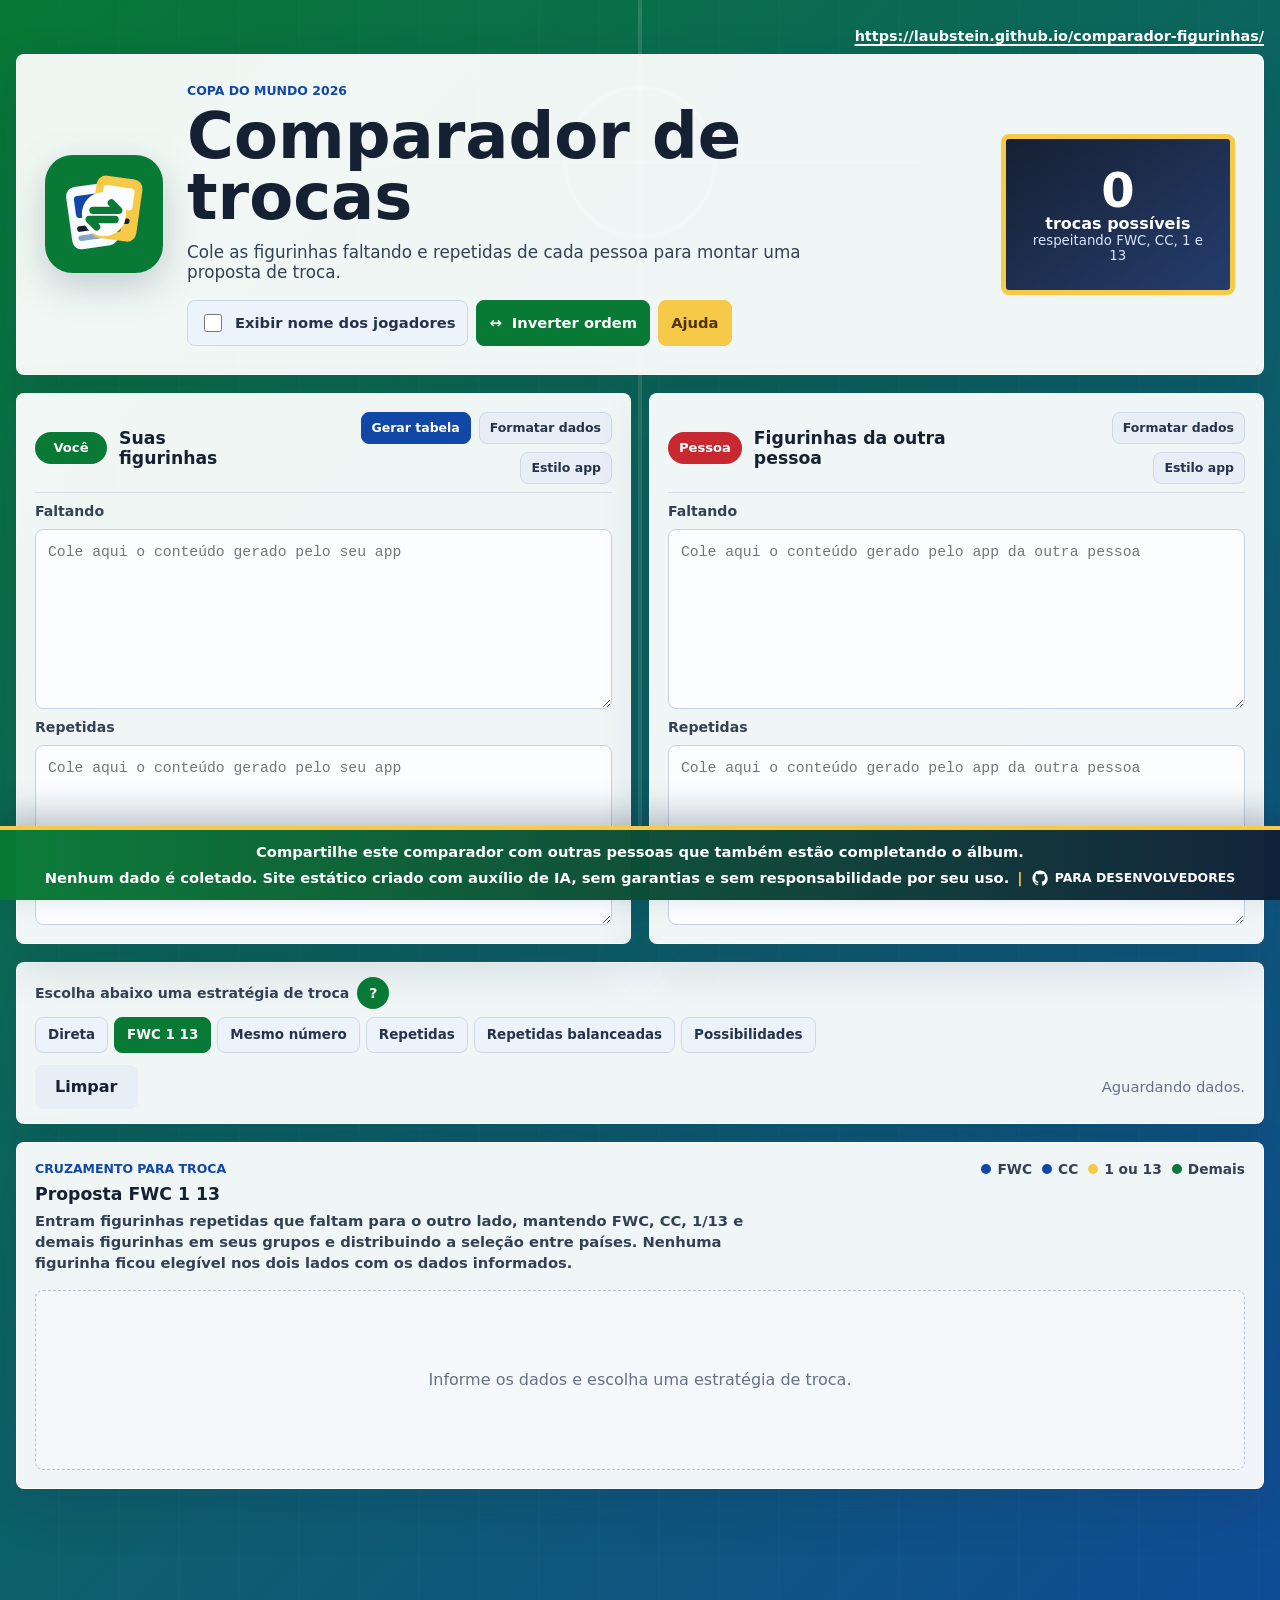
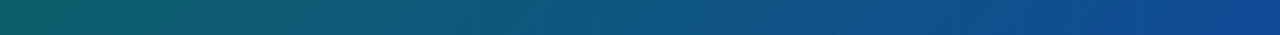
==== index.html @ 5c7d6bdf "feat: aceitar troca e melhora no algoritmo de repetidas" ====
<!doctype html>
<html lang="pt-BR">
  <head>
    <meta charset="utf-8">
    <meta name="viewport" content="width=device-width, initial-scale=1">
    <title>Troca de Figurinhas da Copa</title>
    <meta name="description" content="Compare figurinhas faltando e repetidas para montar uma proposta de troca equilibrada para o álbum da Copa 2026. Gratuito e sem anúncios.">
    <link rel="canonical" href="https://laubstein.github.io/comparador-figurinhas/">
    <meta property="og:type" content="website">
    <meta property="og:locale" content="pt_BR">
    <meta property="og:site_name" content="Comparador de Figurinhas">
    <meta property="og:title" content="Comparador de trocas de figurinhas da Copa">
    <meta property="og:description" content="Monte propostas equilibradas usando suas figurinhas faltando e repetidas e as de outra pessoa. Gratuito e sem anúncios.">
    <meta property="og:url" content="https://laubstein.github.io/comparador-figurinhas/">
    <meta property="og:image" content="https://laubstein.github.io/comparador-figurinhas/assets/og-image.png">
    <meta property="og:image:secure_url" content="https://laubstein.github.io/comparador-figurinhas/assets/og-image.png">
    <meta property="og:image:type" content="image/png">
    <meta property="og:image:width" content="1200">
    <meta property="og:image:height" content="630">
    <meta property="og:image:alt" content="Comparador gratuito e sem anúncios para troca de figurinhas da Copa 2026">
    <meta name="twitter:card" content="summary_large_image">
    <meta name="twitter:title" content="Comparador de trocas de figurinhas da Copa">
    <meta name="twitter:description" content="Monte propostas equilibradas usando suas figurinhas faltando e repetidas e as de outra pessoa. Gratuito e sem anúncios.">
    <meta name="twitter:image" content="https://laubstein.github.io/comparador-figurinhas/assets/og-image.png">
    <link rel="icon" type="image/svg+xml" href="assets/favicon.svg">
    <link rel="stylesheet" href="styles.css">
  </head>
  <body>
    <main class="app-shell">
      <div class="site-bar">
        <a href="https://laubstein.github.io/comparador-figurinhas/" target="_blank" rel="noreferrer">
          https://laubstein.github.io/comparador-figurinhas/
        </a>
      </div>

      <section class="hero">
        <img class="hero-logo" src="assets/favicon.svg" alt="" aria-hidden="true">
        <div class="hero-copy">
          <p class="eyebrow">Copa do Mundo 2026</p>
          <h1>Comparador de trocas</h1>
          <p class="subtitle">
            Cole as figurinhas faltando e repetidas de cada pessoa para montar uma proposta de troca.
          </p>
          <div class="hero-controls">
            <label class="toggle-option" for="showNamesToggle">
              <input id="showNamesToggle" type="checkbox">
              <span>Exibir nome dos jogadores</span>
            </label>
            <button id="swapCollectorsButton" class="hero-action" type="button" title="Inverter ordem entre suas figurinhas e as da outra pessoa" aria-label="Inverter ordem entre suas figurinhas e as da outra pessoa">
              <span aria-hidden="true">↔</span>
              <span>Inverter ordem</span>
            </button>
            <button id="helpButton" class="hero-action hero-help-action" type="button" aria-haspopup="dialog">Ajuda</button>
          </div>
        </div>
        <div class="scoreboard" aria-label="Resumo da comparação">
          <span id="userGivesCount">0</span>
          <strong id="scoreboardLabel">trocas possíveis</strong>
          <small id="scoreboardDetail">respeitando FWC, CC, 1 e 13</small>
        </div>
      </section>

      <section class="form-grid" aria-label="Dados dos colecionadores">
        <article class="collector-panel">
          <div class="panel-heading">
            <div class="panel-title">
              <span class="badge badge-home">Você</span>
              <h2>Suas figurinhas</h2>
            </div>
            <div class="format-actions" aria-label="Converter suas figurinhas">
              <button id="tableButton" class="mini-button mini-button-blue" type="button">Gerar tabela</button>
              <button class="mini-button" type="button" data-format-target="user" data-format="selection">Formatar dados</button>
              <button class="mini-button" type="button" data-format-target="user" data-format="app">Estilo app</button>
            </div>
          </div>
          <label for="userMissing">Faltando</label>
          <textarea id="userMissing" spellcheck="false" placeholder="Cole aqui o conteúdo gerado pelo seu app"></textarea>

          <label for="userRepeated">Repetidas</label>
          <textarea id="userRepeated" spellcheck="false" placeholder="Cole aqui o conteúdo gerado pelo seu app"></textarea>
        </article>

        <article class="collector-panel">
          <div class="panel-heading">
            <div class="panel-title">
              <span class="badge badge-away">Pessoa</span>
              <h2>Figurinhas da outra pessoa</h2>
            </div>
            <div class="format-actions" aria-label="Converter figurinhas da outra pessoa">
              <button class="mini-button" type="button" data-format-target="friend" data-format="selection">Formatar dados</button>
              <button class="mini-button" type="button" data-format-target="friend" data-format="app">Estilo app</button>
            </div>
          </div>
          <label for="friendMissing">Faltando</label>
          <textarea id="friendMissing" spellcheck="false" placeholder="Cole aqui o conteúdo gerado pelo app da outra pessoa"></textarea>

          <label for="friendRepeated">Repetidas</label>
          <textarea id="friendRepeated" spellcheck="false" placeholder="Cole aqui o conteúdo gerado pelo app da outra pessoa"></textarea>
        </article>
      </section>

      <section class="toolbar" aria-label="Ações">
        <div class="strategy-controls" aria-labelledby="strategyLabel">
          <div class="strategy-heading">
            <span id="strategyLabel">Escolha abaixo uma estratégia de troca</span>
            <button id="strategyHelpButton" class="help-icon-button" type="button" title="Entenda as estratégias de troca" aria-label="Ajuda sobre estratégias de troca">
              ?
            </button>
          </div>
          <div class="strategy-options" role="radiogroup" aria-labelledby="strategyLabel">
            <label>
              <input type="radio" name="tradeStrategy" value="5">
              <span>Direta</span>
            </label>
            <label>
              <input type="radio" name="tradeStrategy" value="0" checked>
              <span>FWC 1 13</span>
            </label>
            <label>
              <input type="radio" name="tradeStrategy" value="1">
              <span>Mesmo número</span>
            </label>
            <label>
              <input type="radio" name="tradeStrategy" value="2">
              <span>Repetidas</span>
            </label>
            <label>
              <input type="radio" name="tradeStrategy" value="3">
              <span>Repetidas balanceadas</span>
            </label>
            <label>
              <input type="radio" name="tradeStrategy" value="4">
              <span>Possibilidades</span>
            </label>
          </div>
        </div>
        <button id="clearButton" class="secondary" type="button">Limpar</button>
        <div class="summary-stack">
          <p id="parseSummary" class="parse-summary">Aguardando dados.</p>
          <p id="impactSummary" class="impact-summary" hidden></p>
        </div>
      </section>

      <section class="results" aria-live="polite">
        <div class="results-header">
          <div>
            <p class="eyebrow">Cruzamento para troca</p>
            <h2 id="resultTitle">Proposta FWC 1 13</h2>
            <p id="resultDescription" class="results-description">
              Entram figurinhas repetidas que faltam para o outro lado, mantendo FWC, CC, 1/13 e demais figurinhas em seus grupos.
            </p>
          </div>
          <div class="results-actions">
            <button id="copyWhatsAppButton" class="whatsapp-button" type="button" title="Copiar proposta abaixo para ser enviada por WhatsApp" hidden>
              <svg viewBox="0 0 24 24" aria-hidden="true">
                <path d="M12 2a9.8 9.8 0 0 0-8.4 14.9L2.5 22l5.2-1.1A9.9 9.9 0 1 0 12 2Zm0 2a7.9 7.9 0 0 1 6.7 12.1 7.8 7.8 0 0 1-9.7 2.8l-.3-.2-3.4.7.7-3.3-.2-.3A7.8 7.8 0 0 1 12 4Zm-3.1 4.2c-.2 0-.5.1-.7.4-.2.3-.8.8-.8 2s.8 2.3.9 2.5c.1.2 1.6 2.7 4 3.7 2 .9 2.4.7 2.8.7.4 0 1.4-.6 1.6-1.1.2-.5.2-1 .1-1.1-.1-.1-.2-.2-.5-.4l-1.6-.8c-.2-.1-.4-.1-.6.2l-.7.9c-.1.2-.3.2-.5.1-.3-.1-1.1-.4-2-1.2-.7-.7-1.2-1.5-1.4-1.8-.1-.2 0-.4.1-.5l.4-.5c.1-.2.2-.3.3-.5.1-.2 0-.4 0-.5l-.7-1.7c-.2-.4-.4-.4-.7-.4Z"/>
              </svg>
              <span>Copiar para WhatsApp</span>
            </button>
            <button id="shareComparisonButton" class="secondary" type="button" title="Copiar link com os dados desta comparação" hidden>
              Compartilhar Comparação
            </button>
            <div class="legend">
              <span><i class="dot dot-fwc"></i> FWC</span>
              <span><i class="dot dot-fwc"></i> CC</span>
              <span><i class="dot dot-special"></i> 1 ou 13</span>
              <span><i class="dot dot-standard"></i> Demais</span>
            </div>
          </div>
        </div>

        <div id="emptyState" class="empty-state">
          <p id="emptyStateMessage">Informe os dados e escolha uma estratégia de troca.</p>
          <button id="undoTradeButton" class="secondary" type="button" title="Restaurar as listas para o estado anterior à última troca aceita; até cinco trocas podem ser desfeitas" hidden>
            Desfazer última troca
          </button>
        </div>

        <div class="table-wrap" hidden>
          <table>
            <thead>
              <tr id="tradeHeadRow">
                <th>#</th>
                <th>Você entrega</th>
                <th>Pessoa entrega</th>
                <th>Tipo</th>
              </tr>
            </thead>
            <tbody id="tradeRows"></tbody>
            <tfoot id="tradeFooter" hidden>
              <tr>
                <td colspan="4">
                  <button id="undoTradeFooterButton" class="secondary" type="button" title="Restaurar as listas para o estado anterior à última troca aceita; até cinco trocas podem ser desfeitas" hidden>
                    Desfazer última troca
                  </button>
                  <button id="acceptTradeButton" type="button" title="Confirmar que a troca foi realizada e atualizar as listas de faltantes e repetidas das duas pessoas">
                    Troca aceita
                  </button>
                </td>
              </tr>
            </tfoot>
          </table>
        </div>
      </section>
    </main>

    <dialog id="helpDialog" class="help-dialog" aria-labelledby="helpTitle">
      <div class="help-card">
        <div class="help-heading">
          <div>
            <p class="eyebrow">Ajuda</p>
            <h2 id="helpTitle">Como usar o comparador</h2>
          </div>
          <button id="closeHelpButton" class="icon-button" type="button" aria-label="Fechar ajuda">x</button>
        </div>

        <div class="help-content">
          <p>
            Preencha as listas que você possui e escolha uma estratégia. A proposta ou lista de possibilidades é atualizada
            automaticamente conforme os dados informados.
          </p>
          <p>
            A tabela mostra apenas trocas em que uma figurinha sua falta para a outra pessoa e uma figurinha dela
            falta para você. Cada código aparece no máximo uma vez em cada lado da proposta.
          </p>
          <p>
            Na estratégia FWC 1 13, FWC só troca com FWC; CC só troca com CC; figurinhas número 1 e 13 só trocam entre si;
            e as demais trocam apenas com outras figurinhas comuns. A estratégia Direta prioriza essas regras e depois
            combina livremente as candidatas restantes.
          </p>
          <p>
            Após concretizar uma proposta, use <strong>Troca aceita</strong> no rodapé da tabela. A aplicação descontará
            as figurinhas entregues das listas de repetidas e atualizará as faltantes ou repetidas de quem recebeu.
            É possível desfazer as cinco últimas trocas aceitas durante a sessão. A lista de possibilidades não possui
            esses botões porque não representa uma troca completa.
          </p>

          <section id="strategyHelp" class="help-section" tabindex="-1">
            <h3>Estratégias de troca</h3>
            <p>
              <strong>FWC 1 13:</strong> mantém FWC, CC, figurinhas 1/13 e demais figurinhas em seus próprios grupos,
              distribuindo as figurinhas comuns entre países.
            </p>
            <p>
              <strong>Direta:</strong> prioriza os grupos de FWC, CC e 1/13, mas depois combina livremente as candidatas
              restantes, inclusive entre grupos diferentes, para aproveitar mais possibilidades de troca. A seleção
              também faz rodízio entre países, dando mais espaço aos que possuem maiores quantidades repetidas.
            </p>
            <p>
              <strong>Mesmo número:</strong> usa a mesma lógica da troca direta, mas só aceita pares com a mesma numeração,
              como BRA1 por MEX1.
            </p>
            <p>
              <strong>Repetidas:</strong> você entrega uma repetida que falta para a outra pessoa, e ela devolve uma
              repetida que não aparece na sua lista de repetidas. É uma sugestão útil quando sua lista de faltantes não
              está completa. A proposta faz um rodízio entre países para evitar consumir muitas figurinhas de um mesmo
              país de uma vez. Países com maiores quantidades da mesma figurinha repetida recebem proporcionalmente mais
              espaço na proposta.
            </p>
            <p>
              <strong>Repetidas balanceadas:</strong> considera apenas figurinhas com sobra de repetidas. Um lado entrega
              uma sobra que o outro não tem como repetida, e recebe uma sobra que também não tem como repetida. Cada código
              aparece no máximo uma vez na proposta.
            </p>
            <p>
              <strong>Possibilidades:</strong> considera somente suas faltantes e as repetidas da outra pessoa. Exibe tudo
              que ela possui repetido e está faltando para você, sem exigir sua lista de repetidas e sem montar uma troca
              com contrapartida.
            </p>
          </section>

          <h3>Formato do app Álbum de Figurinhas Copa 2026</h3>
          <pre><code>🇰🇷 *KOR* · pg. 12-13
KOR1 (x1), KOR7 (x1), KOR8 (x1)

*Copa 2026* · pg. 1
FWC1, FWC3</code></pre>

          <h3>Formato por seleção</h3>
          <pre><code>🇧🇷 BRA - 6, 10, 14
🇰🇷 KOR - 1, 7, 8
🏳️ FWC - 1, 4, 5</code></pre>

          <h3>Formato por seleção com emoji</h3>
          <pre><code>*Faltantes*
SUI 🇨🇭: 5, 19
FWC 🌎: 6
CC 🥤: 5, 8, 10, 11</code></pre>

          <p>
            Em repetidas, quando houver quantidade como <strong>KOR1 (x2)</strong>, ela é usada apenas para
            contar repetidas. A quantidade máxima considerada por figurinha é de <strong>35 unidades</strong>. Na proposta
            final, a mesma figurinha não será oferecida duas vezes para a mesma pessoa.
          </p>
          <p>
            A opção de exibir nomes usa um de/para estático incluído no JavaScript. A coleção oficial foi verificada
            na Panini, e os nomes foram extraídos do checklist público do SkDojo.
          </p>
          <h3>Licença e responsabilidade</h3>
          <p>
            Este projeto é distribuído sob a licença MIT. O site foi criado com auxílio de IA e é fornecido como está,
            sem garantia de disponibilidade, precisão dos dados ou adequação para qualquer finalidade. Os autores não
            se responsabilizam por perdas, divergências em trocas ou qualquer consequência do uso da aplicação.
          </p>
        </div>
      </div>
    </dialog>

    <footer class="privacy-footer">
      <p>
        Compartilhe este comparador com outras pessoas que também estão completando o álbum.
      </p>
      <p>
        <span>Nenhum dado é coletado. Site estático criado com auxílio de IA, sem garantias e sem responsabilidade por seu uso.</span>
        <span class="footer-separator" aria-hidden="true">|</span>
        <a href="https://github.com/laubstein/comparador-figurinhas" target="_blank" rel="noreferrer" aria-label="Projeto no GitHub para desenvolvedores">
          <svg viewBox="0 0 24 24" aria-hidden="true">
            <path d="M12 2C6.5 2 2 6.6 2 12.2c0 4.5 2.9 8.3 6.8 9.6.5.1.7-.2.7-.5v-1.8c-2.8.6-3.4-1.2-3.4-1.2-.5-1.2-1.1-1.5-1.1-1.5-.9-.6.1-.6.1-.6 1 .1 1.6 1.1 1.6 1.1.9 1.6 2.4 1.1 2.9.9.1-.7.4-1.1.7-1.4-2.2-.3-4.6-1.1-4.6-5 0-1.1.4-2 1.1-2.8-.1-.3-.5-1.3.1-2.7 0 0 .9-.3 2.8 1.1.8-.2 1.6-.3 2.5-.3s1.7.1 2.5.3c1.9-1.4 2.8-1.1 2.8-1.1.6 1.4.2 2.4.1 2.7.7.8 1.1 1.7 1.1 2.8 0 3.9-2.4 4.7-4.6 5 .4.3.7 1 .7 2v3c0 .3.2.6.7.5 4-1.3 6.8-5.1 6.8-9.6C22 6.6 17.5 2 12 2Z"/>
          </svg>
          <span>PARA DESENVOLVEDORES</span>
        </a>
      </p>
    </footer>

    <script src="sticker-data.js"></script>
    <script src="app.js"></script>
  </body>
</html>
---- styles.css ----
:root {
  --green: #087a35;
  --field: #0d5f31;
  --gold: #f7c948;
  --blue: #1148a8;
  --red: #c82931;
  --ink: #162033;
  --muted: #667085;
  --line: #d8dee8;
  --paper: #ffffff;
  --surface: #f5f8fb;
  --shadow: 0 18px 50px rgba(17, 38, 66, 0.16);
}

* {
  box-sizing: border-box;
}

[hidden] {
  display: none !important;
}

body {
  margin: 0;
  padding-bottom: 92px;
  min-height: 100vh;
  color: var(--ink);
  font-family: Inter, ui-sans-serif, system-ui, -apple-system, BlinkMacSystemFont, "Segoe UI", sans-serif;
  background:
    linear-gradient(135deg, rgba(8, 122, 53, 0.92), rgba(17, 72, 168, 0.86)),
    repeating-linear-gradient(90deg, transparent 0 58px, rgba(255, 255, 255, 0.08) 58px 60px),
    var(--field);
}

body.dialog-open {
  overflow: hidden;
}

body::before {
  content: "";
  position: fixed;
  inset: 0;
  pointer-events: none;
  background:
    radial-gradient(circle at 50% 18%, transparent 0 72px, rgba(255, 255, 255, 0.42) 73px 76px, transparent 77px),
    linear-gradient(90deg, transparent calc(50% - 2px), rgba(255, 255, 255, 0.34) calc(50% - 2px) calc(50% + 2px), transparent calc(50% + 2px)),
    linear-gradient(rgba(255, 255, 255, 0.25), rgba(255, 255, 255, 0.25)) center 18% / min(560px, 86vw) 3px no-repeat;
  opacity: 0.38;
}

.app-shell {
  position: relative;
  width: min(1440px, calc(100% - 32px));
  margin: 0 auto;
  padding: 28px 0 54px;
}

.site-bar {
  display: flex;
  align-items: center;
  justify-content: flex-end;
  gap: 10px;
  margin-bottom: 10px;
  color: white;
  font-size: 0.9rem;
  font-weight: 800;
}

.site-bar a {
  max-width: 100%;
  overflow-wrap: anywhere;
  color: white;
  text-decoration: underline;
  text-decoration-thickness: 2px;
  text-underline-offset: 3px;
}

.hero,
.collector-panel,
.toolbar,
.results {
  background: rgba(255, 255, 255, 0.94);
  border: 1px solid rgba(255, 255, 255, 0.72);
  box-shadow: var(--shadow);
}

.hero {
  display: flex;
  align-items: center;
  justify-content: space-between;
  gap: 24px;
  min-height: 172px;
  padding: 28px;
  border-radius: 8px;
  overflow: hidden;
}

.hero-logo {
  width: clamp(76px, 10vw, 118px);
  height: auto;
  flex: 0 0 auto;
  filter: drop-shadow(0 12px 18px rgba(17, 38, 66, 0.2));
}

.hero-copy {
  flex: 1 1 auto;
}

.eyebrow {
  margin: 0 0 8px;
  color: var(--blue);
  font-size: 0.78rem;
  font-weight: 800;
  letter-spacing: 0;
  text-transform: uppercase;
}

h1,
h2 {
  margin: 0;
  letter-spacing: 0;
}

h1 {
  font-size: clamp(2.1rem, 5vw, 4.4rem);
  line-height: 0.95;
}

h2 {
  font-size: 1.08rem;
}

.subtitle {
  max-width: 680px;
  margin: 14px 0 0;
  color: #344054;
  font-size: 1.05rem;
}

.toggle-option,
.hero-action {
  display: inline-flex;
  align-items: center;
  gap: 8px;
  color: #24324a;
  font-weight: 850;
  background: #edf3fa;
  border: 1px solid #cbd7e8;
  border-radius: 8px;
  cursor: pointer;
}

.hero-controls {
  display: flex;
  align-items: center;
  flex-wrap: wrap;
  gap: 8px;
  margin-top: 18px;
}

.toggle-option,
.hero-action {
  gap: 10px;
  margin-top: 0;
  padding: 10px 12px;
  font-size: 0.92rem;
}

.hero-action {
  min-height: 46px;
  color: white;
  background: var(--green);
  border-color: var(--green);
}

.hero-help-action {
  color: #4f3300;
  background: var(--gold);
  border-color: var(--gold);
}

.help-icon-button {
  display: inline-grid;
  place-items: center;
  width: 32px;
  min-width: 32px;
  min-height: 32px;
  padding: 0;
  color: white;
  font-weight: 900;
  background: var(--green);
  border: 0;
  border-radius: 50%;
}

.toggle-option input {
  width: 18px;
  height: 18px;
  accent-color: var(--green);
}

.scoreboard {
  display: grid;
  align-content: center;
  justify-items: center;
  min-width: 210px;
  aspect-ratio: 1.45;
  padding: 18px;
  color: white;
  text-align: center;
  background: linear-gradient(145deg, var(--ink), #253d6d);
  border: 5px solid var(--gold);
  border-radius: 8px;
}

.scoreboard span {
  font-size: 3rem;
  font-weight: 900;
  line-height: 1;
}

.scoreboard strong,
.scoreboard small {
  display: block;
}

.scoreboard small {
  color: #d9e6ff;
}

.form-grid {
  display: grid;
  grid-template-columns: repeat(2, minmax(0, 1fr));
  gap: 18px;
  margin-top: 18px;
}

.collector-panel {
  display: grid;
  grid-template-rows: auto auto minmax(180px, 1fr) auto minmax(180px, 1fr);
  gap: 10px;
  min-height: 540px;
  padding: 18px;
  border-radius: 8px;
}

.panel-heading {
  display: flex;
  align-items: center;
  justify-content: space-between;
  gap: 12px;
  padding-bottom: 8px;
  border-bottom: 1px solid var(--line);
}

.panel-title {
  display: flex;
  align-items: center;
  gap: 12px;
}

.format-actions {
  display: flex;
  flex-wrap: wrap;
  justify-content: flex-end;
  gap: 8px;
}

.badge {
  display: inline-flex;
  align-items: center;
  justify-content: center;
  min-width: 72px;
  min-height: 32px;
  padding: 0 12px;
  color: white;
  font-size: 0.82rem;
  font-weight: 800;
  border-radius: 999px;
}

.badge-home {
  background: var(--green);
}

.badge-away {
  background: var(--red);
}

label {
  color: #344054;
  font-size: 0.88rem;
  font-weight: 800;
}

textarea {
  width: 100%;
  min-height: 180px;
  resize: vertical;
  padding: 12px;
  color: var(--ink);
  font: 0.92rem/1.45 ui-monospace, SFMono-Regular, Menlo, Monaco, Consolas, "Liberation Mono", monospace;
  background: #fbfdff;
  border: 1px solid #c8d1df;
  border-radius: 8px;
  outline: none;
}

textarea:focus {
  border-color: var(--blue);
  box-shadow: 0 0 0 3px rgba(17, 72, 168, 0.16);
}

.toolbar {
  display: grid;
  grid-template-columns: auto 1fr;
  align-items: center;
  gap: 12px;
  margin-top: 18px;
  padding: 14px 18px;
  border-radius: 8px;
}

button {
  min-height: 44px;
  padding: 0 20px;
  color: white;
  font: inherit;
  font-weight: 850;
  background: var(--green);
  border: 0;
  border-radius: 8px;
  cursor: pointer;
}

button:hover {
  filter: brightness(0.95);
}

button.secondary {
  color: var(--ink);
  background: #e8eef6;
}

.gold-button {
  color: #4f3300;
  background: var(--gold);
}

.strategy-controls {
  display: grid;
  gap: 8px;
  grid-column: 1 / -1;
  min-width: 0;
}

#clearButton {
  justify-self: start;
}

.strategy-heading {
  display: flex;
  align-items: center;
  gap: 8px;
  color: #344054;
  font-size: 0.88rem;
  font-weight: 850;
}

.strategy-options {
  display: flex;
  flex-wrap: nowrap;
  gap: 6px;
}

.strategy-options label {
  position: relative;
  display: inline-flex;
  align-items: center;
  min-height: 36px;
  cursor: pointer;
}

.strategy-options input {
  position: absolute;
  opacity: 0;
  pointer-events: none;
}

.strategy-options span {
  display: inline-flex;
  align-items: center;
  min-height: 36px;
  padding: 0 12px;
  color: #24324a;
  font-size: 0.84rem;
  font-weight: 850;
  background: #edf3fa;
  border: 1px solid #cbd7e8;
  border-radius: 8px;
}

.strategy-options input:checked + span {
  color: white;
  background: var(--green);
  border-color: var(--green);
}

.mini-button {
  min-height: 32px;
  padding: 0 10px;
  color: #24324a;
  font-size: 0.78rem;
  background: #e8eef6;
  border: 1px solid #cbd7e8;
}

.mini-button.mini-button-blue {
  color: white;
  background: var(--blue);
  border-color: var(--blue);
}

.whatsapp-button {
  display: inline-flex;
  align-items: center;
  gap: 8px;
  color: white;
  background: #25d366;
}

.whatsapp-button svg {
  width: 20px;
  height: 20px;
  fill: currentColor;
  flex: 0 0 auto;
}

.icon-button {
  width: 38px;
  min-width: 38px;
  min-height: 38px;
  padding: 0;
  color: var(--ink);
  background: #e8eef6;
  border-radius: 50%;
}

.summary-stack {
  margin: 0 0 0 auto;
}

.parse-summary,
.impact-summary {
  margin: 0;
  color: var(--muted);
  font-size: 0.92rem;
}

.impact-summary {
  margin-top: 4px;
  color: #24324a;
  font-weight: 800;
}

.results {
  margin-top: 18px;
  padding: 18px;
  border-radius: 8px;
}

.results-header {
  display: flex;
  align-items: start;
  justify-content: space-between;
  gap: 16px;
  margin-bottom: 16px;
}

.results-description {
  max-width: 760px;
  margin: 6px 0 0;
  color: #344054;
  font-size: 0.92rem;
  font-weight: 700;
  line-height: 1.45;
}

.results-actions {
  display: grid;
  justify-items: end;
  gap: 10px;
}

.legend {
  display: flex;
  flex-wrap: wrap;
  gap: 10px;
  color: #344054;
  font-size: 0.86rem;
  font-weight: 750;
}

.legend span {
  display: inline-flex;
  align-items: center;
  gap: 6px;
}

.dot {
  width: 10px;
  height: 10px;
  border-radius: 50%;
}

.dot-fwc {
  background: var(--blue);
}

.dot-special {
  background: var(--gold);
}

.dot-standard {
  background: var(--green);
}

.empty-state {
  display: grid;
  align-content: center;
  gap: 12px;
  min-height: 180px;
  place-items: center;
  color: var(--muted);
  text-align: center;
  background: var(--surface);
  border: 1px dashed #b8c3d3;
  border-radius: 8px;
}

.empty-state p {
  margin: 0;
}

.empty-state button {
  min-height: 38px;
}

.table-wrap {
  overflow-x: auto;
  border: 1px solid var(--line);
  border-radius: 8px;
}

table {
  width: 100%;
  min-width: 720px;
  border-collapse: collapse;
  background: var(--paper);
}

th,
td {
  padding: 12px 14px;
  text-align: left;
  border-bottom: 1px solid var(--line);
}

th {
  color: #344054;
  font-size: 0.78rem;
  text-transform: uppercase;
  background: #edf3fa;
}

tr:last-child td {
  border-bottom: 0;
}

tfoot td {
  padding: 12px 14px;
  text-align: right;
  background: #f4f8f6;
  border-top: 2px solid var(--line);
}

#acceptTradeButton {
  min-height: 38px;
  padding: 0 16px;
}

#undoTradeFooterButton {
  min-height: 38px;
  margin-right: 8px;
  padding: 0 16px;
}

.sticker {
  display: inline-flex;
  align-items: center;
  justify-content: center;
  min-width: 68px;
  min-height: 30px;
  padding: 3px 10px;
  font-weight: 900;
  background: #eef6f1;
  border: 1px solid #b9ddc7;
  border-radius: 6px;
}

.sticker-cell {
  display: grid;
  gap: 4px;
  align-items: center;
  justify-items: start;
}

.sticker-name {
  color: #344054;
  font-size: 0.84rem;
  font-weight: 700;
  line-height: 1.25;
}

.trade-kind {
  display: inline-flex;
  align-items: center;
  min-height: 28px;
  padding: 3px 10px;
  font-size: 0.82rem;
  font-weight: 850;
  border-radius: 999px;
}

.trade-kind.fwc,
.trade-kind.cc {
  color: white;
  background: var(--blue);
}

.trade-kind.special {
  color: #4f3300;
  background: var(--gold);
}

.trade-kind.standard {
  color: white;
  background: var(--green);
}

.trade-kind.sameNumber {
  color: white;
  background: #5b3ea6;
}

.trade-kind.free {
  color: white;
  background: #596579;
}

.help-dialog {
  width: min(760px, calc(100% - 28px));
  max-height: min(760px, calc(100vh - 96px));
  padding: 0;
  color: var(--ink);
  background: transparent;
  border: 0;
}

.help-dialog::backdrop {
  background: rgba(11, 22, 38, 0.62);
}

.help-card {
  overflow: hidden;
  background: var(--paper);
  border-radius: 8px;
  box-shadow: var(--shadow);
}

.help-heading {
  display: flex;
  align-items: start;
  justify-content: space-between;
  gap: 16px;
  padding: 18px;
  border-bottom: 1px solid var(--line);
}

.help-content {
  max-height: calc(100vh - 190px);
  overflow: auto;
  padding: 18px;
}

.help-content p {
  margin: 0 0 14px;
  color: #344054;
  line-height: 1.55;
}

.help-content h3 {
  margin: 18px 0 8px;
  font-size: 0.95rem;
}

.help-section {
  margin: 18px 0;
  padding: 14px;
  background: #f4f9f6;
  border: 1px solid #cfe8d7;
  border-radius: 8px;
  outline: none;
  transition: box-shadow 0.18s ease, border-color 0.18s ease;
}

.help-section h3 {
  margin-top: 0;
}

.help-section p:last-child {
  margin-bottom: 0;
}

.help-section-highlight {
  border-color: var(--green);
  box-shadow: 0 0 0 3px rgba(8, 122, 53, 0.2);
}

.help-content pre {
  overflow-x: auto;
  margin: 0;
  padding: 12px;
  color: #eaf2ff;
  background: #17233b;
  border-radius: 8px;
}

.help-content code {
  font: 0.88rem/1.45 ui-monospace, SFMono-Regular, Menlo, Monaco, Consolas, "Liberation Mono", monospace;
}

.privacy-footer {
  position: fixed;
  z-index: 10;
  right: 0;
  bottom: 0;
  left: 0;
  display: grid;
  gap: 6px;
  align-items: center;
  justify-content: center;
  min-height: 74px;
  padding: 12px 18px;
  color: white;
  text-align: center;
  font-size: 0.92rem;
  font-weight: 750;
  background: linear-gradient(90deg, rgba(8, 122, 53, 0.98), rgba(15, 32, 56, 0.98));
  border-top: 4px solid var(--gold);
  box-shadow: 0 -12px 32px rgba(17, 38, 66, 0.28);
}

.privacy-footer p {
  display: flex;
  align-items: center;
  justify-content: center;
  gap: 8px;
  flex-wrap: wrap;
  margin: 0;
}

.privacy-footer a {
  display: inline-flex;
  align-items: center;
  gap: 6px;
  color: white;
  font-size: 0.78rem;
  font-weight: 900;
  text-decoration: none;
  letter-spacing: 0;
}

.privacy-footer a:hover {
  text-decoration: underline;
  text-decoration-thickness: 2px;
  text-underline-offset: 3px;
}

.footer-separator {
  color: var(--gold);
  font-weight: 900;
}

.privacy-footer svg {
  width: 18px;
  height: 18px;
  fill: currentColor;
}

.table-page {
  background: #f4f7fb;
}

.table-page::before {
  opacity: 0.14;
}

.table-shell {
  position: relative;
  width: min(1380px, calc(100% - 24px));
  margin: 0 auto;
  padding: 24px 0 110px;
}

.table-page-header,
.sticker-board {
  background: rgba(255, 255, 255, 0.96);
  border: 1px solid rgba(255, 255, 255, 0.74);
  border-radius: 8px;
  box-shadow: var(--shadow);
}

.table-page-header {
  display: grid;
  gap: 14px;
  padding: 22px;
}

.table-title-row {
  display: flex;
  align-items: end;
  justify-content: space-between;
  gap: 18px;
}

.table-page-header h1 {
  font-size: clamp(2rem, 4vw, 3.3rem);
}

.back-link {
  justify-self: start;
  color: var(--blue);
  font-size: 0.9rem;
  font-weight: 850;
  text-decoration: underline;
  text-decoration-thickness: 2px;
  text-underline-offset: 3px;
}

.table-summary {
  margin: 10px 0 0;
  color: #344054;
  font-weight: 750;
}

.table-hint {
  margin: 4px 0 0;
  color: var(--muted);
  font-size: 0.9rem;
  font-weight: 700;
}

.sticker-board {
  margin-top: 18px;
  padding: 18px;
}

.table-legend {
  display: flex;
  flex-wrap: wrap;
  gap: 12px;
  margin-bottom: 12px;
  color: #344054;
  font-size: 0.9rem;
  font-weight: 800;
}

.table-legend span {
  display: inline-flex;
  align-items: center;
  gap: 6px;
}

.legend-cell {
  width: 18px;
  height: 18px;
  border: 1px solid #b9c5d6;
  border-radius: 4px;
}

.legend-cell.have-a,
.album-have-a {
  background: #fff5bf;
}

.legend-cell.have-b,
.album-have-b {
  background: #dff4df;
}

.legend-cell.missing,
.album-missing {
  background: #ffffff;
}

.album-table-wrap {
  overflow: auto;
  border: 1px solid #7d8796;
  border-radius: 6px;
}

.album-table {
  width: 100%;
  min-width: 980px;
  border-collapse: collapse;
  background: #ffffff;
  table-layout: fixed;
}

.album-col-group,
.album-col-code {
  width: 54px;
}

.album-col-country {
  width: 190px;
}

.album-col-number {
  width: 38px;
}

.album-table th,
.album-table td {
  padding: 5px 7px;
  color: #111827;
  text-align: center;
  border: 1px solid #8b949f;
}

.album-table th {
  font-size: 0.78rem;
  font-weight: 850;
  text-transform: none;
  background: #d9d9d9;
}

.table-sort-button {
  min-height: auto;
  padding: 0;
  color: inherit;
  font: inherit;
  background: transparent;
  border: 0;
  border-radius: 0;
}

.album-table td {
  font-size: 0.78rem;
}

.album-table .group-cell,
.album-table .code-cell {
  font-weight: 850;
}

.album-table .country-cell {
  text-align: left;
  font-weight: 850;
  white-space: normal;
  overflow-wrap: normal;
}

.sticker-tooltip {
  position: fixed;
  z-index: 30;
  max-width: min(320px, calc(100vw - 16px));
  padding: 8px 10px;
  color: #ffffff;
  font-size: 0.85rem;
  font-weight: 850;
  line-height: 1.3;
  background: rgba(15, 32, 56, 0.96);
  border: 1px solid rgba(255, 255, 255, 0.2);
  border-radius: 8px;
  box-shadow: 0 10px 26px rgba(17, 38, 66, 0.25);
  pointer-events: none;
}

.print-only {
  display: none;
}

@media (max-width: 860px) {
  .app-shell {
    width: min(100% - 20px, 720px);
    padding-top: 10px;
  }

  .hero,
  .form-grid,
  .results-header,
  .toolbar {
    display: grid;
  }

  .results-actions {
    justify-items: start;
  }

  .hero-logo {
    width: 82px;
  }

  .form-grid {
    grid-template-columns: 1fr;
  }

  .panel-heading {
    align-items: stretch;
    display: grid;
  }

  .format-actions {
    justify-content: stretch;
  }

  .mini-button {
    flex: 1 1 150px;
  }

  .scoreboard,
  .summary-stack {
    width: 100%;
    margin-left: 0;
  }

  .toolbar {
    grid-template-columns: 1fr 1fr;
  }

  .strategy-controls,
  .summary-stack {
    grid-column: 1 / -1;
  }

  .strategy-options label {
    flex: 1 1 150px;
  }

  .strategy-options {
    flex-wrap: wrap;
  }

  .strategy-options span {
    justify-content: center;
    width: 100%;
  }

  .privacy-footer {
    font-size: 0.82rem;
  }

  .site-bar {
    display: grid;
    justify-content: stretch;
  }
}

@media print {
  @page {
    size: portrait;
    margin: 7mm;
  }

  body {
    padding: 0;
    color: #000000;
    background: #ffffff;
  }

  body::before,
  .table-page-header,
  .privacy-footer,
  .sticker-tooltip {
    display: none;
  }

  .print-only {
    display: block;
  }

  .print-title {
    margin-bottom: 8px;
    color: #000000;
    text-align: center;
    font-size: 14pt;
    font-weight: 900;
  }

  .print-footer {
    margin-top: 8px;
    color: #000000;
    text-align: center;
    font-size: 8pt;
    font-weight: 700;
  }

  .table-shell {
    width: 100%;
    padding: 0;
  }

  .sticker-board {
    margin: 0;
    padding: 0;
    background: transparent;
    border: 0;
    border-radius: 0;
    box-shadow: none;
  }

  .table-legend {
    display: none;
  }

  .album-table-wrap {
    overflow: visible;
    border: 0;
    border-radius: 0;
  }

  .album-table {
    min-width: 0;
    table-layout: fixed;
    font-size: 5.5pt;
  }

  .album-col-group,
  .album-col-code {
    width: 7mm;
  }

  .album-col-number {
    width: 7mm;
  }

  .album-col-country {
    width: auto;
  }

  .album-table th,
  .album-table td {
    height: 4.5mm;
    padding: 1px 2px;
    border-color: #000000;
  }

  .album-table th {
    font-size: 5.5pt;
  }

  .album-table td {
    font-size: 5.5pt;
  }

  .album-table .country-cell {
    white-space: normal;
    overflow-wrap: break-word;
  }

  .album-have-a,
  .legend-cell.have-a {
    background: #fff3a8 !important;
    print-color-adjust: exact;
    -webkit-print-color-adjust: exact;
  }

  .album-have-b,
  .legend-cell.have-b {
    background: #d9f0d4 !important;
    print-color-adjust: exact;
    -webkit-print-color-adjust: exact;
  }
}
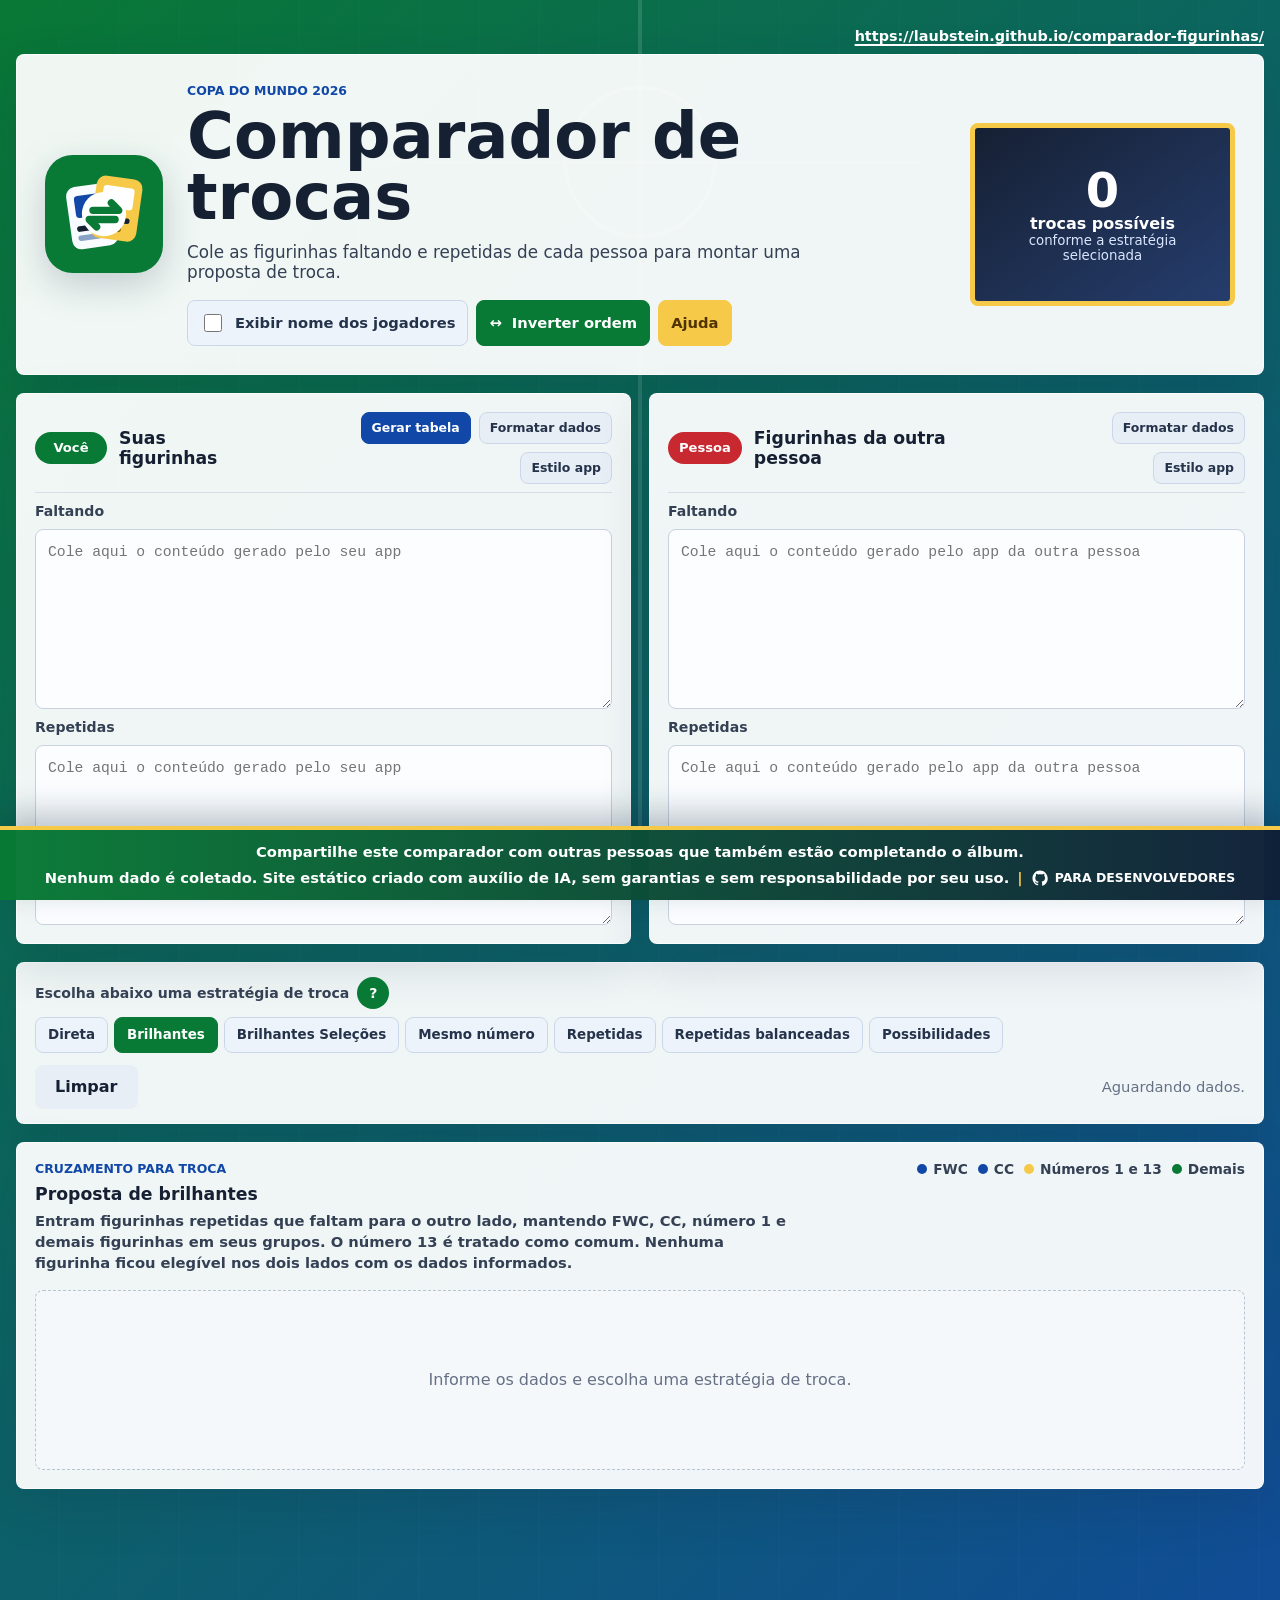
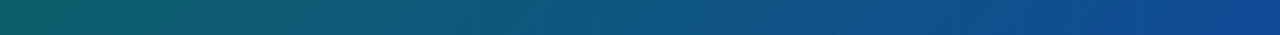
==== commit cc3a828f: "feat: estratégia brilhantes, melhorias visuais e correção em sujeiras no parser" ====
--- a/index.html
+++ b/index.html
@@ -56,7 +56,7 @@
         <div class="scoreboard" aria-label="Resumo da comparação">
           <span id="userGivesCount">0</span>
           <strong id="scoreboardLabel">trocas possíveis</strong>
-          <small id="scoreboardDetail">respeitando FWC, CC, 1 e 13</small>
+          <small id="scoreboardDetail">conforme a estratégia selecionada</small>
         </div>
       </section>
 
@@ -114,7 +114,11 @@
             </label>
             <label>
               <input type="radio" name="tradeStrategy" value="0" checked>
-              <span>FWC 1 13</span>
+              <span>Brilhantes</span>
+            </label>
+            <label>
+              <input type="radio" name="tradeStrategy" value="6">
+              <span>Brilhantes Seleções</span>
             </label>
             <label>
               <input type="radio" name="tradeStrategy" value="1">
@@ -145,9 +149,9 @@
         <div class="results-header">
           <div>
             <p class="eyebrow">Cruzamento para troca</p>
-            <h2 id="resultTitle">Proposta FWC 1 13</h2>
+            <h2 id="resultTitle">Proposta de brilhantes</h2>
             <p id="resultDescription" class="results-description">
-              Entram figurinhas repetidas que faltam para o outro lado, mantendo FWC, CC, 1/13 e demais figurinhas em seus grupos.
+              Mantém FWC, CC, número 1 e demais figurinhas em seus grupos; número 13 participa como figurinha comum.
             </p>
           </div>
           <div class="results-actions">
@@ -163,7 +167,7 @@
             <div class="legend">
               <span><i class="dot dot-fwc"></i> FWC</span>
               <span><i class="dot dot-fwc"></i> CC</span>
-              <span><i class="dot dot-special"></i> 1 ou 13</span>
+              <span><i class="dot dot-special"></i> Números 1 e 13</span>
               <span><i class="dot dot-standard"></i> Demais</span>
             </div>
           </div>
@@ -190,12 +194,17 @@
             <tfoot id="tradeFooter" hidden>
               <tr>
                 <td colspan="4">
-                  <button id="undoTradeFooterButton" class="secondary" type="button" title="Restaurar as listas para o estado anterior à última troca aceita; até cinco trocas podem ser desfeitas" hidden>
-                    Desfazer última troca
-                  </button>
-                  <button id="acceptTradeButton" type="button" title="Confirmar que a troca foi realizada e atualizar as listas de faltantes e repetidas das duas pessoas">
-                    Troca aceita
-                  </button>
+                  <div class="trade-footer-content">
+                    <div id="ignoredStickers" class="ignored-stickers" aria-label="Figurinhas ignoradas"></div>
+                    <div class="trade-footer-actions">
+                      <button id="undoTradeFooterButton" class="secondary" type="button" title="Restaurar as listas para o estado anterior à última troca aceita; até cinco trocas podem ser desfeitas" hidden>
+                        Desfazer última troca
+                      </button>
+                      <button id="acceptTradeButton" type="button" title="Confirmar que a troca foi realizada e atualizar as listas de faltantes e repetidas das duas pessoas">
+                        Troca aceita
+                      </button>
+                    </div>
+                  </div>
                 </td>
               </tr>
             </tfoot>
@@ -224,8 +233,8 @@
             falta para você. Cada código aparece no máximo uma vez em cada lado da proposta.
           </p>
           <p>
-            Na estratégia FWC 1 13, FWC só troca com FWC; CC só troca com CC; figurinhas número 1 e 13 só trocam entre si;
-            e as demais trocam apenas com outras figurinhas comuns. A estratégia Direta prioriza essas regras e depois
+            Na estratégia Brilhantes, FWC só troca com FWC, CC só troca com CC e número 1 só troca com número 1;
+            número 13 participa como comum. A estratégia Direta prioriza essas regras e depois
             combina livremente as candidatas restantes.
           </p>
           <p>
@@ -234,15 +243,23 @@
             É possível desfazer as cinco últimas trocas aceitas durante a sessão. A lista de possibilidades não possui
             esses botões porque não representa uma troca completa.
           </p>
+          <p>
+            Use o <strong>x</strong> ao lado de uma figurinha da proposta para ignorá-la e recalcular a troca sem ela.
+            As figurinhas ignoradas aparecem no rodapé da tabela; clique em uma delas para permitir sua participação novamente.
+          </p>
 
           <section id="strategyHelp" class="help-section" tabindex="-1">
             <h3>Estratégias de troca</h3>
             <p>
-              <strong>FWC 1 13:</strong> mantém FWC, CC, figurinhas 1/13 e demais figurinhas em seus próprios grupos,
-              distribuindo as figurinhas comuns entre países.
-            </p>
-            <p>
-              <strong>Direta:</strong> prioriza os grupos de FWC, CC e 1/13, mas depois combina livremente as candidatas
+              <strong>Brilhantes:</strong> mantém FWC, CC, número 1 e demais figurinhas em seus próprios grupos. O número
+              13 participa como figurinha comum.
+            </p>
+            <p>
+              <strong>Brilhantes Seleções:</strong> permite trocar FWC por figurinhas número 1, enquanto figurinhas número
+              13 só podem ser pareadas com outras número 13.
+            </p>
+            <p>
+              <strong>Direta:</strong> prioriza os grupos de FWC, CC e número 1, mas depois combina livremente as candidatas
               restantes, inclusive entre grupos diferentes, para aproveitar mais possibilidades de troca. A seleção
               também faz rodízio entre países, dando mais espaço aos que possuem maiores quantidades repetidas.
             </p>
@@ -279,7 +296,7 @@
           <h3>Formato por seleção</h3>
           <pre><code>🇧🇷 BRA - 6, 10, 14
 🇰🇷 KOR - 1, 7, 8
-🏳️ FWC - 1, 4, 5</code></pre>
+🌎 FWC - 1, 4, 5</code></pre>
 
           <h3>Formato por seleção com emoji</h3>
           <pre><code>*Faltantes*
@@ -322,6 +339,8 @@
       </p>
     </footer>
 
+    <div id="tradeStickerTooltip" class="sticker-tooltip" role="status" aria-live="polite" hidden></div>
+
     <script src="sticker-data.js"></script>
     <script src="app.js"></script>
   </body>
--- a/styles.css
+++ b/styles.css
@@ -579,9 +579,38 @@
 
 tfoot td {
   padding: 12px 14px;
-  text-align: right;
   background: #f4f8f6;
   border-top: 2px solid var(--line);
+}
+
+.trade-footer-content {
+  display: flex;
+  align-items: center;
+  justify-content: flex-end;
+  gap: 12px;
+}
+
+.trade-footer-actions,
+.ignored-stickers {
+  display: flex;
+  align-items: center;
+  gap: 8px;
+}
+
+.ignored-stickers {
+  flex: 1 1 auto;
+  min-width: 0;
+  overflow-x: auto;
+}
+
+.ignored-sticker {
+  flex: 0 0 auto;
+  min-height: 30px;
+  padding: 2px 9px;
+  color: #344054;
+  font-size: 0.78rem;
+  background: #edf3fa;
+  border: 1px solid #cbd7e8;
 }
 
 #acceptTradeButton {
@@ -596,9 +625,11 @@
 }
 
 .sticker {
+  position: relative;
   display: inline-flex;
   align-items: center;
   justify-content: center;
+  gap: 6px;
   min-width: 68px;
   min-height: 30px;
   padding: 3px 10px;
@@ -608,11 +639,36 @@
   border-radius: 6px;
 }
 
+.sticker:has(.remove-trade-sticker) {
+  padding-right: 29px;
+}
+
+.sticker-flag {
+  font-size: 1rem;
+  line-height: 1;
+}
+
 .sticker-cell {
   display: grid;
   gap: 4px;
   align-items: center;
   justify-items: start;
+}
+
+.remove-trade-sticker {
+  position: absolute;
+  top: 2px;
+  right: 2px;
+  width: 18px;
+  min-width: 18px;
+  min-height: 18px;
+  padding: 0;
+  color: #6b2630;
+  font-size: 0.7rem;
+  line-height: 1;
+  background: #fce8eb;
+  border: 1px solid #e7b9c0;
+  border-radius: 50%;
 }
 
 .sticker-name {
@@ -638,9 +694,15 @@
   background: var(--blue);
 }
 
-.trade-kind.special {
+.trade-kind.numberOne,
+.trade-kind.numberThirteen {
   color: #4f3300;
   background: var(--gold);
+}
+
+.trade-kind.selectionShiny {
+  color: white;
+  background: #b26a00;
 }
 
 .trade-kind.standard {
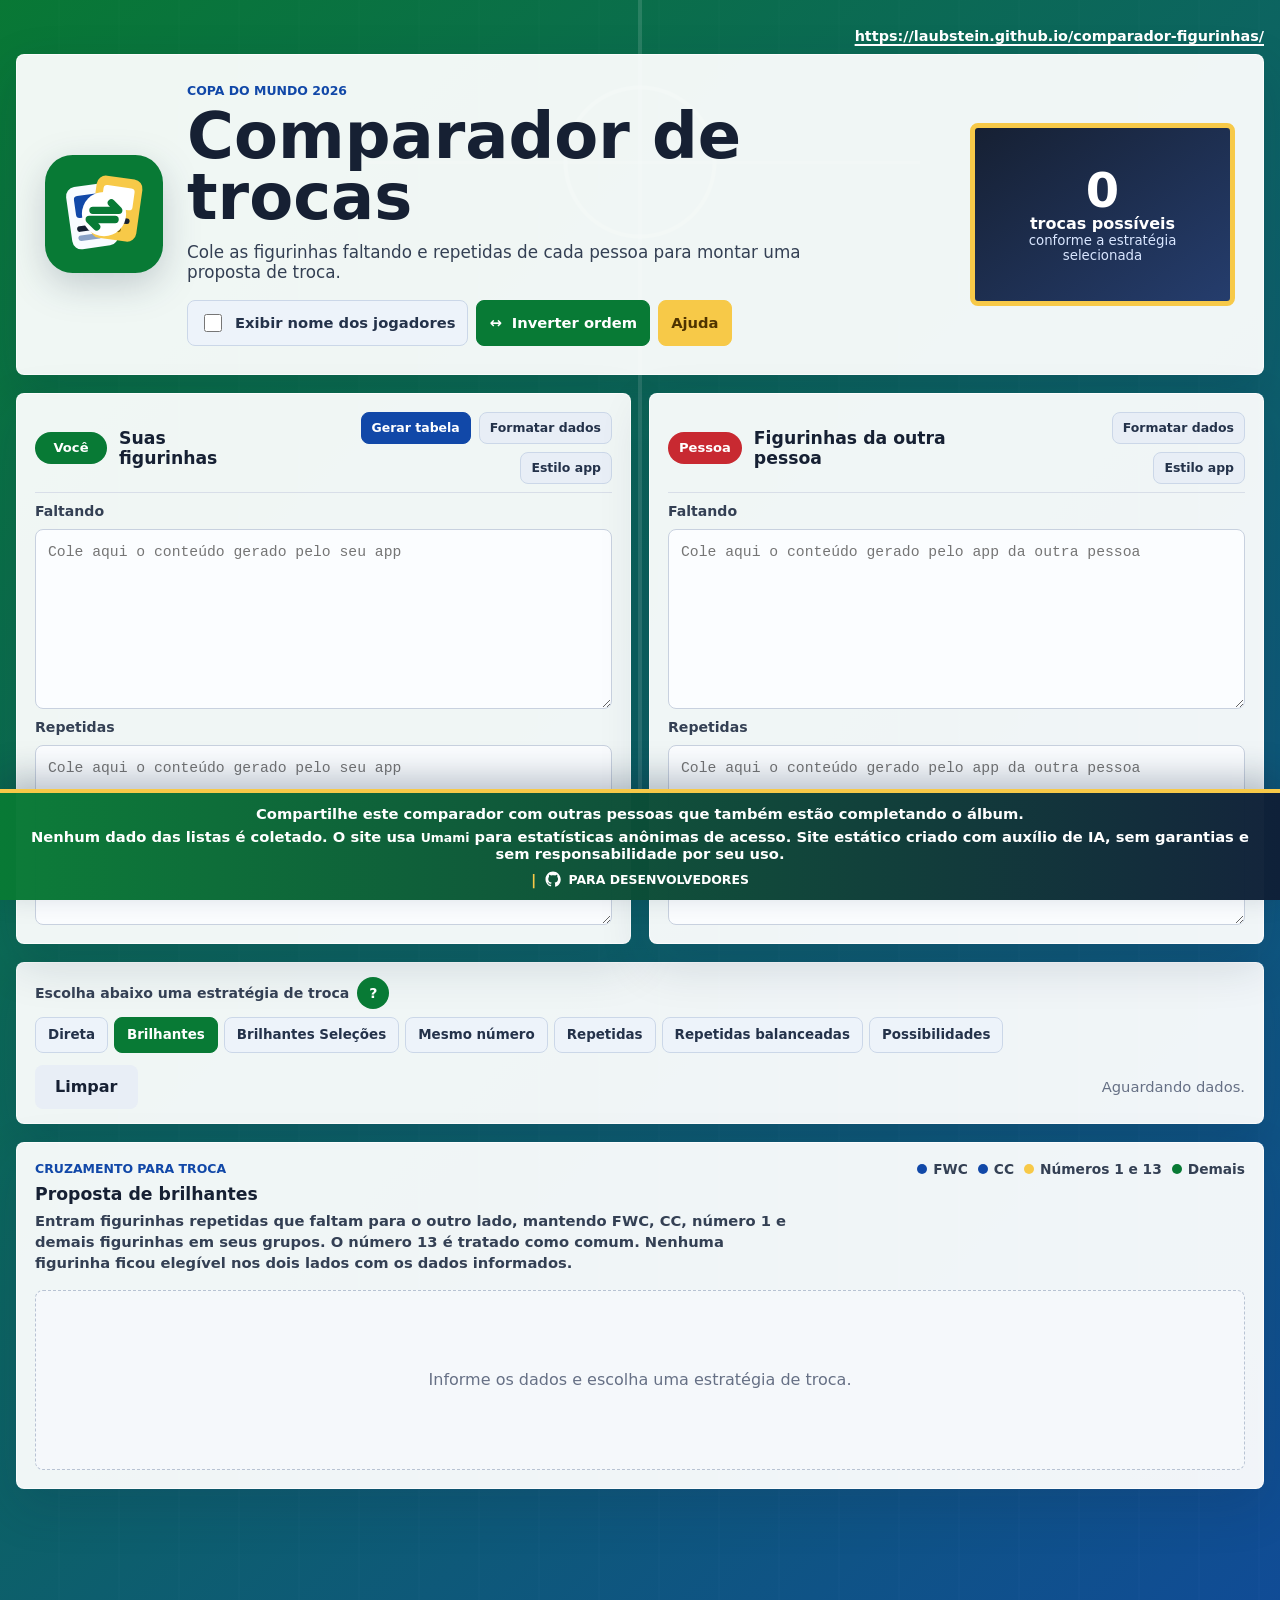
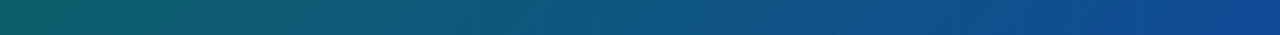
==== commit 6904a307: "feat: inclusão do umami" ====
--- a/index.html
+++ b/index.html
@@ -24,11 +24,12 @@
     <meta name="twitter:image" content="https://laubstein.github.io/comparador-figurinhas/assets/og-image.png">
     <link rel="icon" type="image/svg+xml" href="assets/favicon.svg">
     <link rel="stylesheet" href="styles.css">
+    <script defer src="https://cloud.umami.is/script.js" data-website-id="ab77dfe1-78c8-4d9a-a12e-bae910fb697f"></script>
   </head>
   <body>
     <main class="app-shell">
       <div class="site-bar">
-        <a href="https://laubstein.github.io/comparador-figurinhas/" target="_blank" rel="noreferrer">
+        <a href="https://laubstein.github.io/comparador-figurinhas/?utm_source=comparador&utm_medium=site_bar&utm_campaign=comparador_figurinhas" target="_blank" rel="noreferrer">
           https://laubstein.github.io/comparador-figurinhas/
         </a>
       </div>
@@ -200,6 +201,9 @@
                       <button id="undoTradeFooterButton" class="secondary" type="button" title="Restaurar as listas para o estado anterior à última troca aceita; até cinco trocas podem ser desfeitas" hidden>
                         Desfazer última troca
                       </button>
+                      <button id="removePossibilitiesButton" class="secondary" type="button" title="Remover das listas de repetidas e faltantes todas as possibilidades exibidas" hidden>
+                        Remover das repetidas e faltantes
+                      </button>
                       <button id="acceptTradeButton" type="button" title="Confirmar que a troca foi realizada e atualizar as listas de faltantes e repetidas das duas pessoas">
                         Troca aceita
                       </button>
@@ -240,12 +244,14 @@
           <p>
             Após concretizar uma proposta, use <strong>Troca aceita</strong> no rodapé da tabela. A aplicação descontará
             as figurinhas entregues das listas de repetidas e atualizará as faltantes ou repetidas de quem recebeu.
-            É possível desfazer as cinco últimas trocas aceitas durante a sessão. A lista de possibilidades não possui
-            esses botões porque não representa uma troca completa.
-          </p>
-          <p>
-            Use o <strong>x</strong> ao lado de uma figurinha da proposta para ignorá-la e recalcular a troca sem ela.
-            As figurinhas ignoradas aparecem no rodapé da tabela; clique em uma delas para permitir sua participação novamente.
+            Na lista de possibilidades, use <strong>Remover das repetidas</strong> para retirar somente das listas de
+            repetidas, ou <strong>Remover das repetidas e faltantes</strong> para retirar as figurinhas exibidas das duas
+            listas correspondentes. É possível desfazer as cinco últimas ações durante a sessão.
+          </p>
+          <p>
+            Use o <strong>x</strong> ao lado de uma figurinha do resultado para ignorá-la e recalcular a troca ou lista de
+            possibilidades sem ela. As figurinhas ignoradas aparecem no rodapé da tabela; clique em uma delas para permitir
+            sua participação novamente.
           </p>
 
           <section id="strategyHelp" class="help-section" tabindex="-1">
@@ -280,9 +286,8 @@
               aparece no máximo uma vez na proposta.
             </p>
             <p>
-              <strong>Possibilidades:</strong> considera somente suas faltantes e as repetidas da outra pessoa. Exibe tudo
-              que ela possui repetido e está faltando para você, sem exigir sua lista de repetidas e sem montar uma troca
-              com contrapartida.
+              <strong>Possibilidades:</strong> cruza as faltantes de cada pessoa com as repetidas da outra. Exibe em seções
+              separadas tudo que um lado possui repetido e está faltando para o outro, sem montar uma troca com contrapartida.
             </p>
           </section>
 
@@ -328,7 +333,7 @@
         Compartilhe este comparador com outras pessoas que também estão completando o álbum.
       </p>
       <p>
-        <span>Nenhum dado é coletado. Site estático criado com auxílio de IA, sem garantias e sem responsabilidade por seu uso.</span>
+        <span>Nenhum dado das listas é coletado. O site usa <a href="https://umami.is/" target="_blank" rel="noreferrer">Umami</a> para estatísticas anônimas de acesso. Site estático criado com auxílio de IA, sem garantias e sem responsabilidade por seu uso.</span>
         <span class="footer-separator" aria-hidden="true">|</span>
         <a href="https://github.com/laubstein/comparador-figurinhas" target="_blank" rel="noreferrer" aria-label="Projeto no GitHub para desenvolvedores">
           <svg viewBox="0 0 24 24" aria-hidden="true">
--- a/styles.css
+++ b/styles.css
@@ -573,6 +573,13 @@
   background: #edf3fa;
 }
 
+.possibility-section th {
+  color: var(--field);
+  font-size: 0.86rem;
+  background: #f4f8f6;
+  border-top: 2px solid var(--line);
+}
+
 tr:last-child td {
   border-bottom: 0;
 }
@@ -595,6 +602,11 @@
   display: flex;
   align-items: center;
   gap: 8px;
+}
+
+.trade-footer-actions {
+  flex-wrap: wrap;
+  justify-content: flex-end;
 }
 
 .ignored-stickers {
@@ -613,7 +625,8 @@
   border: 1px solid #cbd7e8;
 }
 
-#acceptTradeButton {
+#acceptTradeButton,
+#removePossibilitiesButton {
   min-height: 38px;
   padding: 0 16px;
 }
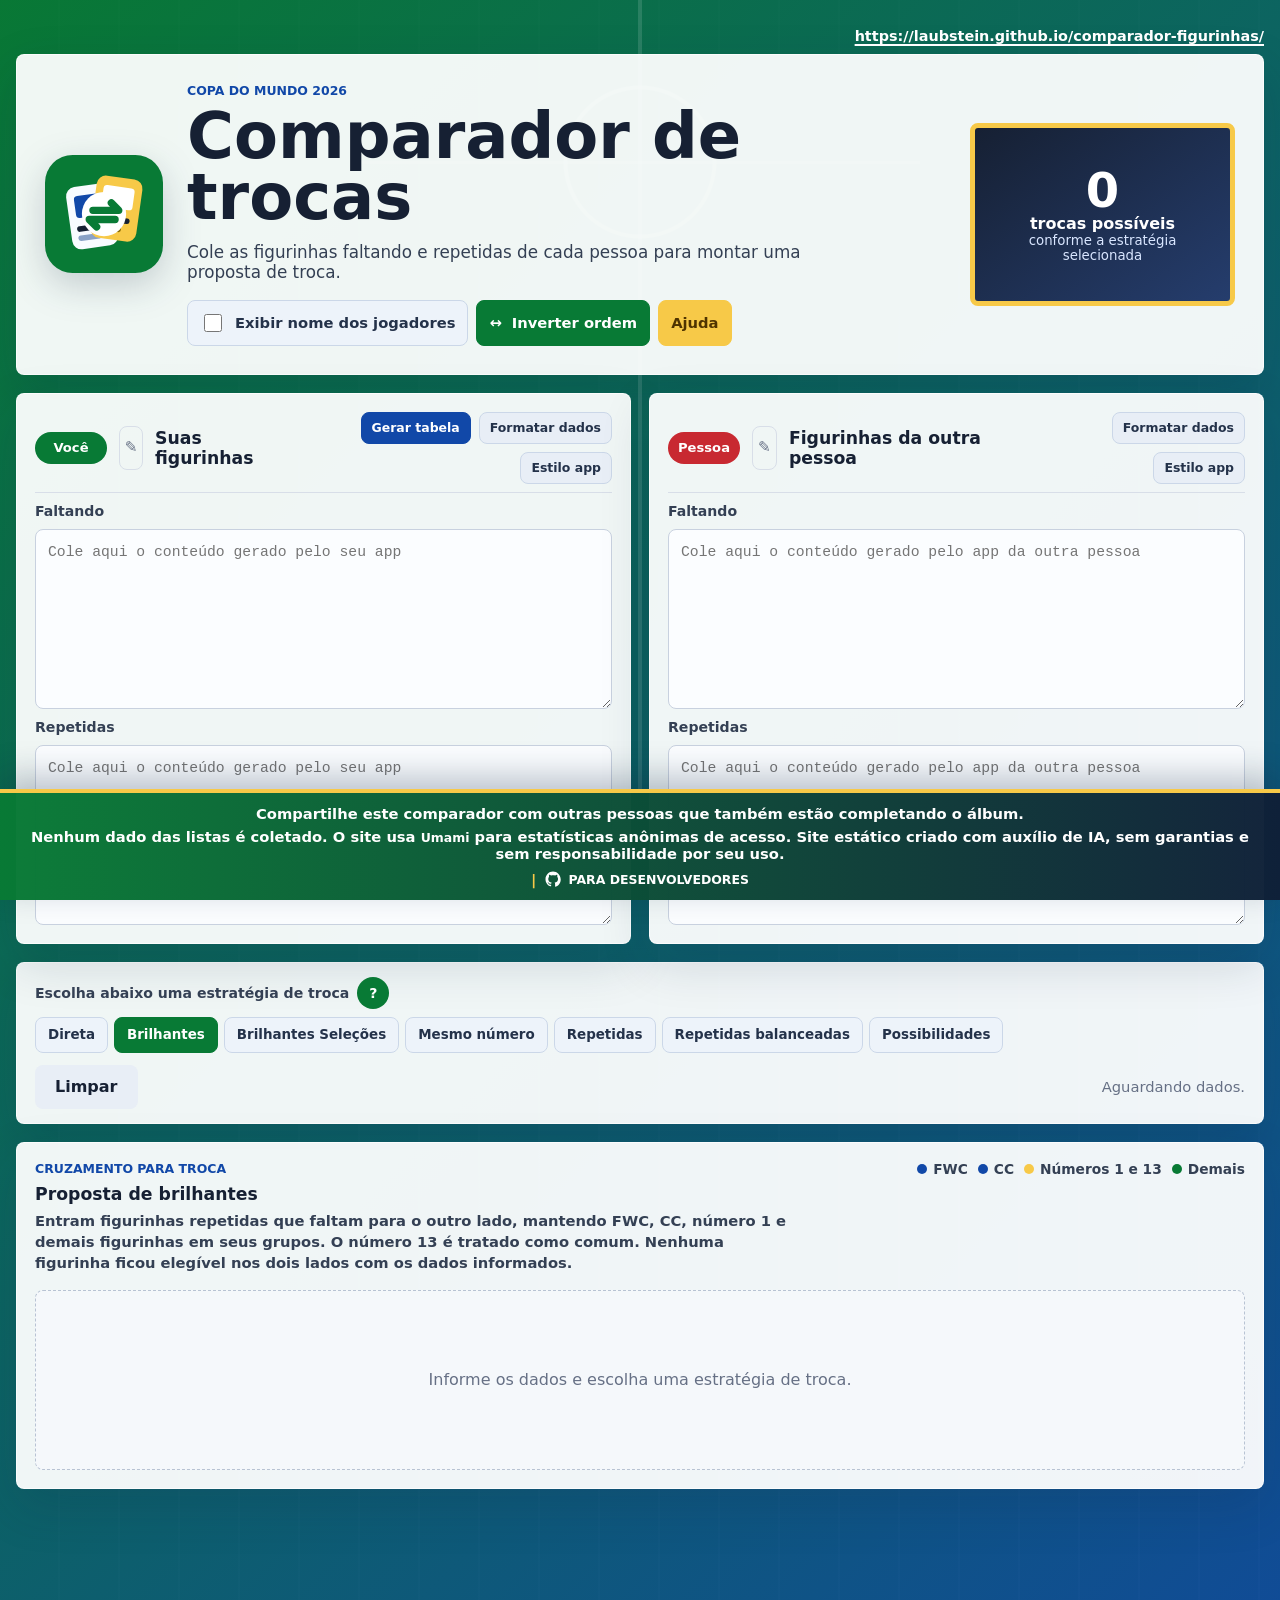
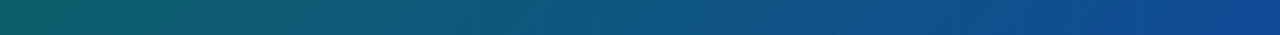
==== commit 90649743: "feat: nomes editáveis dos colecionadores e formato faltando inline - badges Você/Pessoa editáveis (l" ====
--- a/index.html
+++ b/index.html
@@ -65,7 +65,9 @@
         <article class="collector-panel">
           <div class="panel-heading">
             <div class="panel-title">
-              <span class="badge badge-home">Você</span>
+              <span class="badge badge-home" id="userBadge">Você</span>
+              <input class="badge-name-input" id="userBadgeInput" type="text" maxlength="24" hidden aria-label="Nome do primeiro colecionador" />
+              <button class="badge-edit" id="userBadgeEdit" type="button" title="Editar nome" aria-label="Editar nome do primeiro colecionador">✎</button>
               <h2>Suas figurinhas</h2>
             </div>
             <div class="format-actions" aria-label="Converter suas figurinhas">
@@ -84,7 +86,9 @@
         <article class="collector-panel">
           <div class="panel-heading">
             <div class="panel-title">
-              <span class="badge badge-away">Pessoa</span>
+              <span class="badge badge-away" id="friendBadge">Pessoa</span>
+              <input class="badge-name-input" id="friendBadgeInput" type="text" maxlength="24" hidden aria-label="Nome do segundo colecionador" />
+              <button class="badge-edit" id="friendBadgeEdit" type="button" title="Editar nome" aria-label="Editar nome do segundo colecionador">✎</button>
               <h2>Figurinhas da outra pessoa</h2>
             </div>
             <div class="format-actions" aria-label="Converter figurinhas da outra pessoa">
@@ -172,6 +176,17 @@
               <span><i class="dot dot-standard"></i> Demais</span>
             </div>
           </div>
+        </div>
+
+        <div id="possibilityNumberFilter" class="possibility-number-filter" hidden>
+          <div class="pnf-field">
+            <label for="possibilityNumberInput">Ignorar número nas possibilidades</label>
+            <div class="pnf-row">
+              <input id="possibilityNumberInput" type="number" min="0" max="20" inputmode="numeric" placeholder="Ex.: 1" />
+              <button id="ignorePossibilityNumberButton" class="secondary" type="button" title="Remover das possibilidades todas as figurinhas com este número (ex.: 1 remove ALG1, ARG1, ...)">Ignorar número</button>
+            </div>
+          </div>
+          <div id="ignoredNumbers" class="ignored-numbers" aria-label="Números ignorados nas possibilidades"></div>
         </div>
 
         <div id="emptyState" class="empty-state">
--- a/styles.css
+++ b/styles.css
@@ -287,6 +287,40 @@
   background: var(--red);
 }
 
+.badge-edit {
+  display: inline-flex;
+  align-items: center;
+  justify-content: center;
+  width: 28px;
+  height: 28px;
+  padding: 0;
+  color: var(--muted);
+  font-size: 0.95rem;
+  line-height: 1;
+  background: transparent;
+  border: 1px solid var(--line);
+  border-radius: 8px;
+  cursor: pointer;
+}
+
+.badge-edit:hover {
+  color: var(--ink);
+  border-color: var(--muted);
+}
+
+.badge-name-input {
+  min-width: 72px;
+  max-width: 180px;
+  min-height: 32px;
+  padding: 0 12px;
+  color: var(--ink);
+  font-size: 0.82rem;
+  font-weight: 800;
+  background: var(--paper);
+  border: 1px solid var(--line);
+  border-radius: 999px;
+}
+
 label {
   color: #344054;
   font-size: 0.88rem;
@@ -623,6 +657,59 @@
   font-size: 0.78rem;
   background: #edf3fa;
   border: 1px solid #cbd7e8;
+}
+
+.possibility-number-filter {
+  display: flex;
+  flex-wrap: wrap;
+  align-items: flex-end;
+  gap: 12px 18px;
+  margin-bottom: 16px;
+  padding: 14px 16px;
+  background: var(--surface);
+  border: 1px solid var(--line);
+  border-radius: 12px;
+}
+
+.pnf-field {
+  display: flex;
+  flex-direction: column;
+  gap: 6px;
+}
+
+.pnf-field label {
+  font-size: 0.8rem;
+  font-weight: 600;
+  color: var(--muted);
+}
+
+.pnf-row {
+  display: flex;
+  gap: 8px;
+}
+
+.pnf-row input {
+  width: 96px;
+  min-height: 38px;
+  padding: 0 12px;
+  color: var(--ink);
+  background: var(--paper);
+  border: 1px solid var(--line);
+  border-radius: 8px;
+  font-size: 0.9rem;
+}
+
+.pnf-row button {
+  min-height: 38px;
+  padding: 0 16px;
+}
+
+.ignored-numbers {
+  display: flex;
+  flex: 1 1 auto;
+  flex-wrap: wrap;
+  align-items: center;
+  gap: 8px;
 }
 
 #acceptTradeButton,
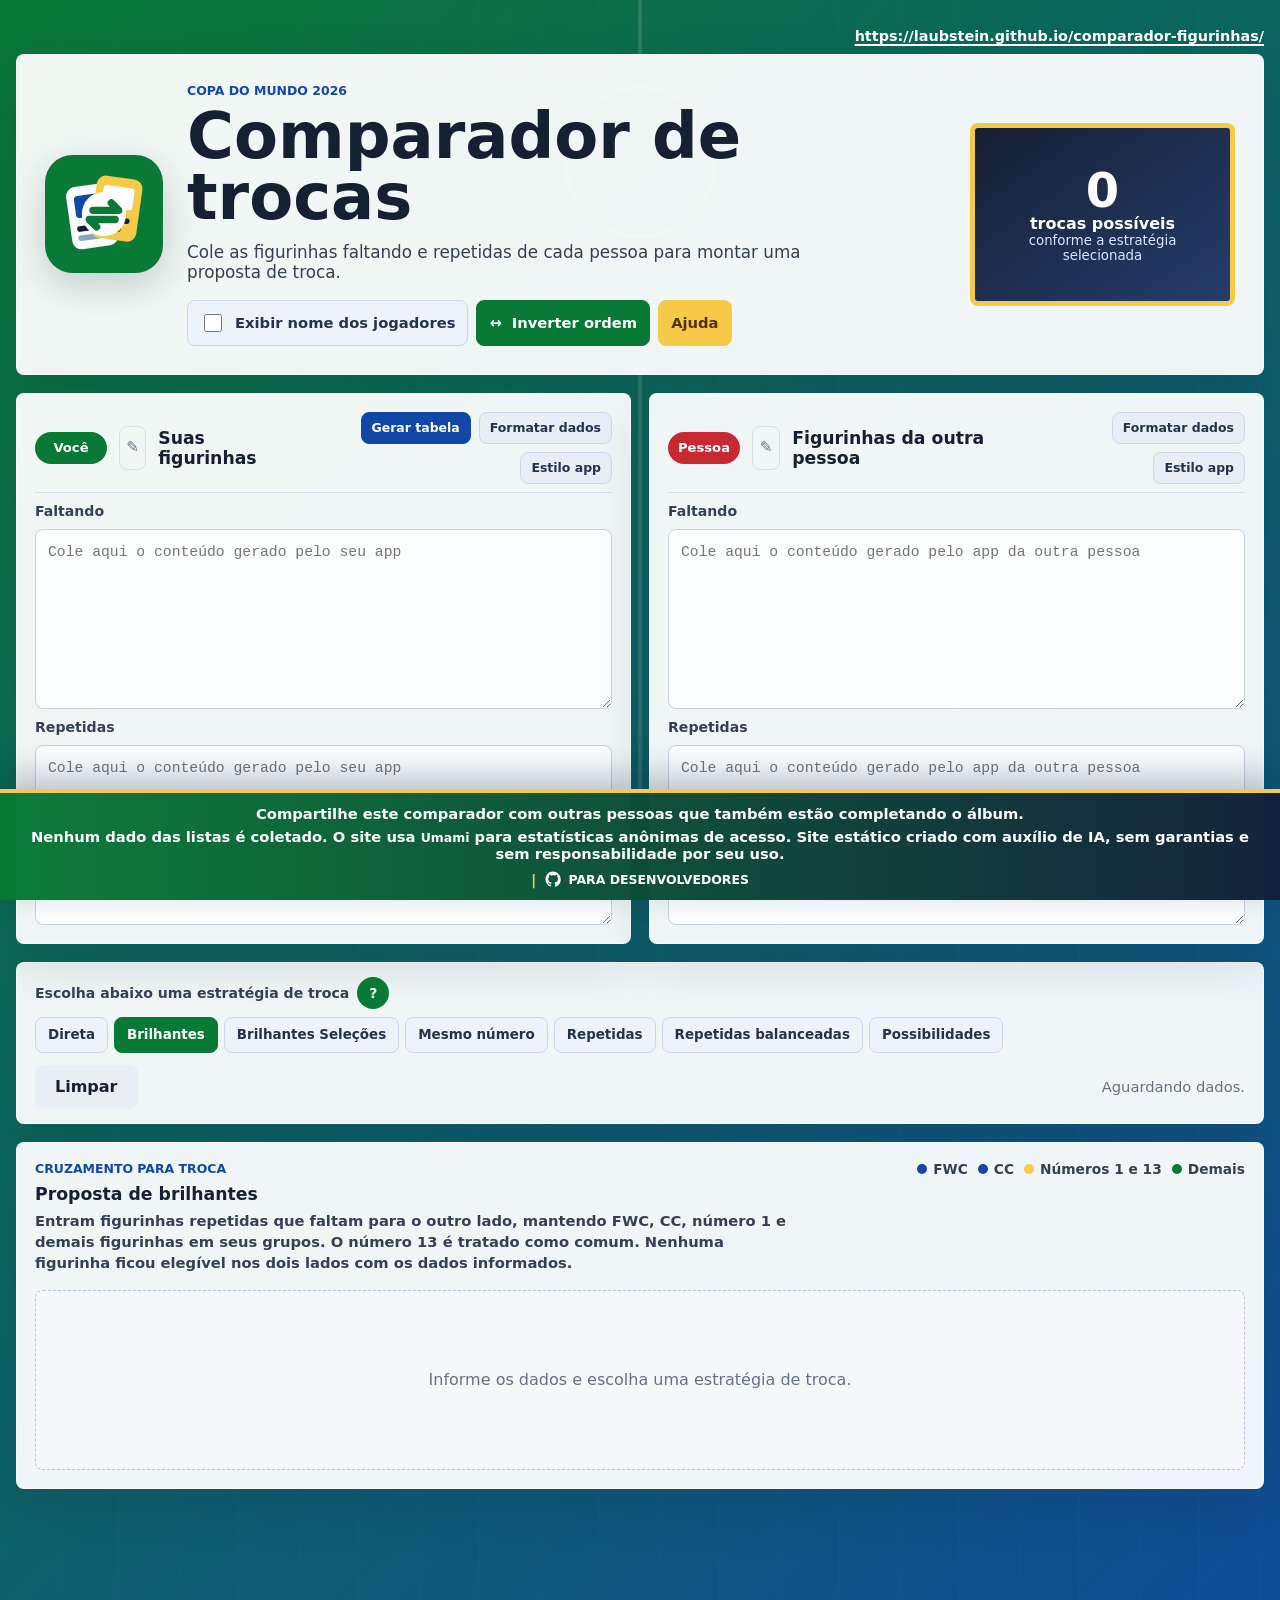
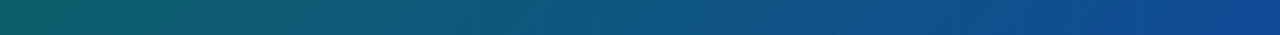
==== commit 5a5ac706: "feat: coca-cola e paste de listas com repetidas e faltantes" ====
--- a/index.html
+++ b/index.html
@@ -232,6 +232,39 @@
       </section>
     </main>
 
+    <dialog id="combinedPasteDialog" class="help-dialog paste-dialog" aria-labelledby="combinedPasteTitle">
+      <div class="help-card">
+        <div class="help-heading">
+          <div>
+            <p class="eyebrow">Listas encontradas</p>
+            <h2 id="combinedPasteTitle">Distribuir faltantes e repetidas?</h2>
+          </div>
+          <button id="closeCombinedPasteButton" class="icon-button" type="button" aria-label="Colar somente no campo atual">x</button>
+        </div>
+        <div class="help-content paste-dialog-content">
+          <p>
+            O texto possui listas de faltantes e repetidas. Posso distribuí-las nos campos de
+            <strong id="combinedPasteCollector"></strong>.
+          </p>
+          <fieldset class="paste-policy">
+            <legend>O que fazer com as figurinhas que já estão nesses campos?</legend>
+            <label>
+              <input type="radio" name="combinedPastePolicy" value="merge" checked>
+              <span><strong>Mesclar</strong> com as listas atuais</span>
+            </label>
+            <label>
+              <input type="radio" name="combinedPastePolicy" value="replace">
+              <span><strong>Limpar e substituir</strong> pelas listas coladas</span>
+            </label>
+          </fieldset>
+          <div class="paste-dialog-actions">
+            <button id="pasteOnlyHereButton" class="secondary" type="button">Colar somente aqui</button>
+            <button id="distributeCombinedPasteButton" type="button">Distribuir listas</button>
+          </div>
+        </div>
+      </div>
+    </dialog>
+
     <dialog id="helpDialog" class="help-dialog" aria-labelledby="helpTitle">
       <div class="help-card">
         <div class="help-heading">
@@ -248,6 +281,14 @@
             automaticamente conforme os dados informados.
           </p>
           <p>
+            Se você colar um texto que contenha seções de <strong>faltantes</strong> e <strong>repetidas</strong> no mesmo
+            campo, o comparador perguntará se deve distribuí-las automaticamente. Escolha <strong>Mesclar</strong> para
+            manter as listas atuais e acrescentar as novas figurinhas, ou <strong>Limpar e substituir</strong> para usar
+            somente o conteúdo colado. A escolha vale para os dois campos da pessoa selecionada. O cabeçalho e sua lista
+            podem estar na mesma linha, como em <strong>Faltando: BRA 1, BRA 2</strong>. Frases como
+            <strong>Estas são minhas figurinhas repetidas</strong> também são reconhecidas.
+          </p>
+          <p>
             A tabela mostra apenas trocas em que uma figurinha sua falta para a outra pessoa e uma figurinha dela
             falta para você. Cada código aparece no máximo uma vez em cada lado da proposta.
           </p>
@@ -318,14 +359,18 @@
 🇰🇷 KOR - 1, 7, 8
 🌎 FWC - 1, 4, 5</code></pre>
 
-          <h3>Formato por seleção com emoji</h3>
+          <h3>Formato combinado com emoji</h3>
           <pre><code>*Faltantes*
 SUI 🇨🇭: 5, 19
 FWC 🌎: 6
-CC 🥤: 5, 8, 10, 11</code></pre>
-
-          <p>
-            Em repetidas, quando houver quantidade como <strong>KOR1 (x2)</strong>, ela é usada apenas para
+CC 🥤: 5, 8, 10, 11
+
+*Repetidas*
+BRA 🇧🇷: 2, 7 (×3)
+KOR 🇰🇷: 4, 16</code></pre>
+
+          <p>
+            Em repetidas, quando houver quantidade como <strong>KOR1 (x2)</strong> ou <strong>BRA 7 (×3)</strong>, ela é usada apenas para
             contar repetidas. A quantidade máxima considerada por figurinha é de <strong>35 unidades</strong>. Na proposta
             final, a mesma figurinha não será oferecida duas vezes para a mesma pessoa.
           </p>
@@ -362,6 +407,8 @@
     <div id="tradeStickerTooltip" class="sticker-tooltip" role="status" aria-live="polite" hidden></div>
 
     <script src="sticker-data.js"></script>
+    <script src="share-codec.js"></script>
+    <script src="input-parser.js"></script>
     <script src="app.js"></script>
   </body>
 </html>
--- a/styles.css
+++ b/styles.css
@@ -291,8 +291,8 @@
   display: inline-flex;
   align-items: center;
   justify-content: center;
-  width: 28px;
-  height: 28px;
+  width: 32px;
+  height: 32px;
   padding: 0;
   color: var(--muted);
   font-size: 0.95rem;
@@ -685,6 +685,7 @@
 
 .pnf-row {
   display: flex;
+  flex-wrap: wrap;
   gap: 8px;
 }
 
@@ -740,7 +741,7 @@
 }
 
 .sticker:has(.remove-trade-sticker) {
-  padding-right: 29px;
+  padding-right: 33px;
 }
 
 .sticker-flag {
@@ -759,12 +760,12 @@
   position: absolute;
   top: 2px;
   right: 2px;
-  width: 18px;
-  min-width: 18px;
-  min-height: 18px;
+  width: 22px;
+  min-width: 22px;
+  min-height: 22px;
   padding: 0;
   color: #6b2630;
-  font-size: 0.7rem;
+  font-size: 0.72rem;
   line-height: 1;
   background: #fce8eb;
   border: 1px solid #e7b9c0;
@@ -833,6 +834,10 @@
   background: rgba(11, 22, 38, 0.62);
 }
 
+.paste-dialog {
+  width: min(560px, calc(100% - 28px));
+}
+
 .help-card {
   overflow: hidden;
   background: var(--paper);
@@ -864,6 +869,45 @@
 .help-content h3 {
   margin: 18px 0 8px;
   font-size: 0.95rem;
+}
+
+.paste-dialog-content {
+  display: grid;
+  gap: 16px;
+}
+
+.paste-dialog-content > p {
+  margin: 0;
+}
+
+.paste-policy {
+  display: grid;
+  gap: 10px;
+  margin: 0;
+  padding: 14px;
+  border: 1px solid var(--line);
+  border-radius: 8px;
+}
+
+.paste-policy legend {
+  padding: 0 6px;
+  color: #344054;
+  font-size: 0.9rem;
+  font-weight: 800;
+}
+
+.paste-policy label {
+  display: flex;
+  align-items: center;
+  gap: 8px;
+  cursor: pointer;
+}
+
+.paste-dialog-actions {
+  display: flex;
+  justify-content: flex-end;
+  flex-wrap: wrap;
+  gap: 8px;
 }
 
 .help-section {
@@ -1064,6 +1108,10 @@
 .legend-cell.missing,
 .album-missing {
   background: #ffffff;
+}
+
+.album-empty {
+  background: #eef1f5;
 }
 
 .album-table-wrap {
@@ -1230,6 +1278,204 @@
   }
 }
 
+@media (max-width: 640px) {
+  .hero {
+    min-height: auto;
+    padding: 18px;
+  }
+
+  .scoreboard {
+    min-width: 0;
+    aspect-ratio: auto;
+    padding: 12px 18px;
+  }
+
+  .scoreboard span {
+    font-size: 2.4rem;
+  }
+
+  .collector-panel {
+    grid-template-rows: auto auto minmax(140px, 1fr) auto minmax(140px, 1fr);
+    min-height: auto;
+  }
+
+  textarea {
+    min-height: 140px;
+    font-size: 1rem;
+  }
+
+  .pnf-row input,
+  .badge-name-input {
+    font-size: 1rem;
+  }
+
+  .help-icon-button {
+    width: 40px;
+    min-width: 40px;
+    min-height: 40px;
+  }
+
+  .mini-button {
+    min-height: 40px;
+  }
+
+  .strategy-options label,
+  .strategy-options span {
+    min-height: 44px;
+  }
+
+  .sticker {
+    min-height: 34px;
+  }
+
+  #acceptTradeButton,
+  #removePossibilitiesButton,
+  #undoTradeFooterButton,
+  .pnf-row button {
+    min-height: 44px;
+  }
+
+  /* Tabela de trocas vira cards empilhados; os rótulos vêm dos data-label
+     escritos pelo render (mesma fonte do thead). Não afeta a tabela do álbum
+     (.album-table-wrap). */
+  .table-wrap {
+    overflow-x: visible;
+    border: 0;
+  }
+
+  .table-wrap table {
+    display: block;
+    min-width: 0;
+    background: none;
+  }
+
+  .table-wrap thead {
+    position: absolute;
+    width: 1px;
+    height: 1px;
+    overflow: hidden;
+    clip: rect(0 0 0 0);
+  }
+
+  .table-wrap tbody,
+  .table-wrap tfoot,
+  .table-wrap tr,
+  .table-wrap th,
+  .table-wrap td {
+    display: block;
+  }
+
+  .table-wrap tbody tr {
+    margin-bottom: 10px;
+    padding: 10px 12px;
+    background: var(--paper);
+    border: 1px solid var(--line);
+    border-radius: 8px;
+  }
+
+  .table-wrap td {
+    padding: 6px 2px;
+    border-bottom: 0;
+  }
+
+  .table-wrap td[data-label]::before {
+    content: attr(data-label);
+    display: block;
+    margin-bottom: 3px;
+    color: #344054;
+    font-size: 0.72rem;
+    font-weight: 800;
+    text-transform: uppercase;
+  }
+
+  .table-wrap td.trade-index {
+    float: right;
+    padding: 0;
+    color: var(--muted);
+    font-size: 0.78rem;
+    font-weight: 800;
+  }
+
+  .table-wrap tr.possibility-section {
+    margin-bottom: 10px;
+    padding: 0;
+    background: none;
+    border: 0;
+  }
+
+  .table-wrap tr.possibility-section th {
+    border-bottom: 0;
+    border-radius: 8px;
+  }
+
+  .table-wrap tfoot td {
+    margin-top: 4px;
+    padding: 10px 12px;
+    background: var(--paper);
+    border: 1px solid var(--line);
+    border-radius: 8px;
+  }
+
+  .trade-footer-content {
+    flex-direction: column;
+    align-items: stretch;
+  }
+
+  .trade-footer-actions {
+    justify-content: stretch;
+  }
+
+  .trade-footer-actions button {
+    flex: 1 1 auto;
+  }
+
+  /* Footer deixa de ser fixo: o texto longo não cobre conteúdo nem tooltip. */
+  body {
+    padding-bottom: 0;
+  }
+
+  .privacy-footer {
+    position: static;
+  }
+
+  /* Página da tabela: cabeçalho empilha; a grade mantém scroll horizontal. */
+  .table-page-header {
+    padding: 16px;
+  }
+
+  .table-title-row {
+    flex-direction: column;
+    align-items: flex-start;
+    gap: 10px;
+  }
+
+  .table-title-row h1 {
+    font-size: clamp(1.5rem, 6vw, 2rem);
+  }
+}
+
+@media (max-width: 480px) {
+  .app-shell {
+    width: calc(100% - 12px);
+  }
+
+  h1 {
+    font-size: clamp(1.5rem, 8vw, 2.1rem);
+  }
+
+  .scoreboard span {
+    font-size: 2rem;
+  }
+
+  .table-wrap tbody tr {
+    padding: 8px 10px;
+  }
+
+  .privacy-footer {
+    font-size: 0.76rem;
+  }
+}
+
 @media print {
   @page {
     size: portrait;
